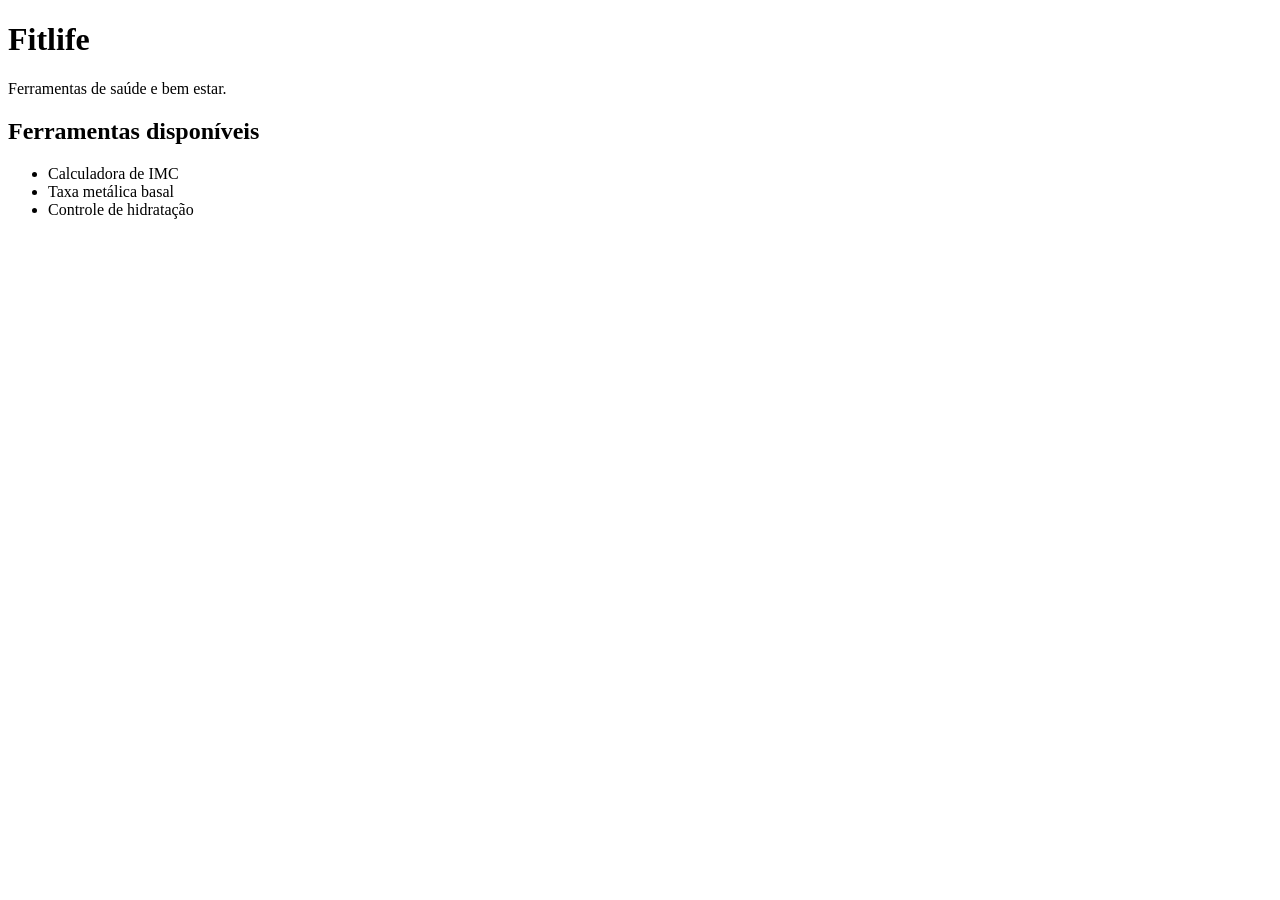
==== index.html @ c811dfc8 "primeiro commit" ====
<!DOCTYPE html>
<html lang="en">
<head>
    <meta charset="UTF-8">
    <meta name="viewport" content="width=device-width, initial-scale=1.0">
    <title>Fitlife</title>
</head>
<body>

    <h1>Fitlife</h1>
    
    <p>Ferramentas de saúde e bem estar.</p>

    <h2>Ferramentas disponíveis</h2>

    <ul>
        <li>Calculadora de IMC</li>
        <li>Taxa metálica basal</li>
        <li>Controle de hidratação</li>
    </ul>

</body>
</html>
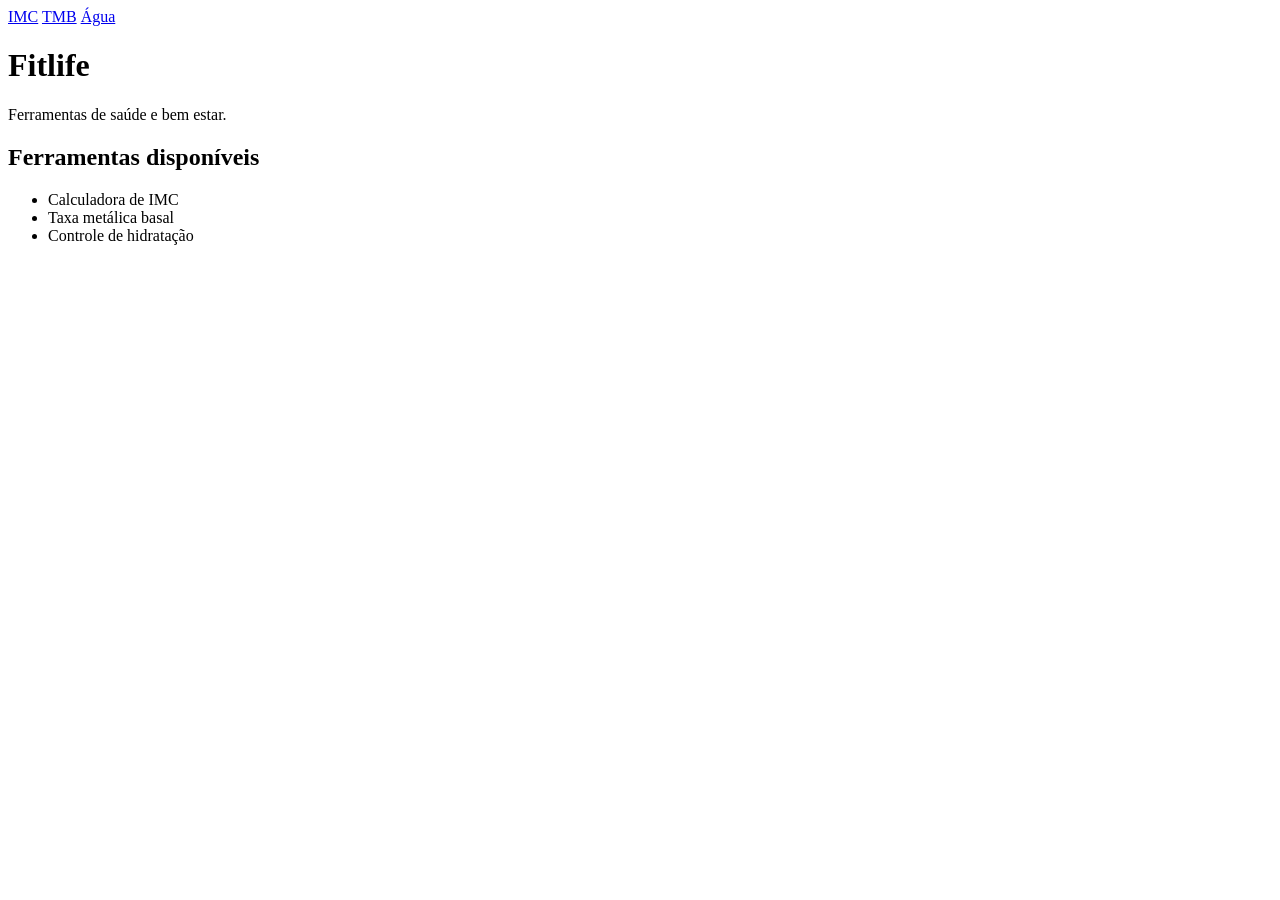
==== commit f676172d: "criado conteúdo dentro das páginas" ====
--- a/index.html
+++ b/index.html
@@ -6,6 +6,10 @@
     <title>Fitlife</title>
 </head>
 <body>
+
+    <a href="pages/imc.html">IMC</a>
+    <a href="pages/tmb.html">TMB</a>
+    <a href="pages/water.html">Água</a>
 
     <h1>Fitlife</h1>
     
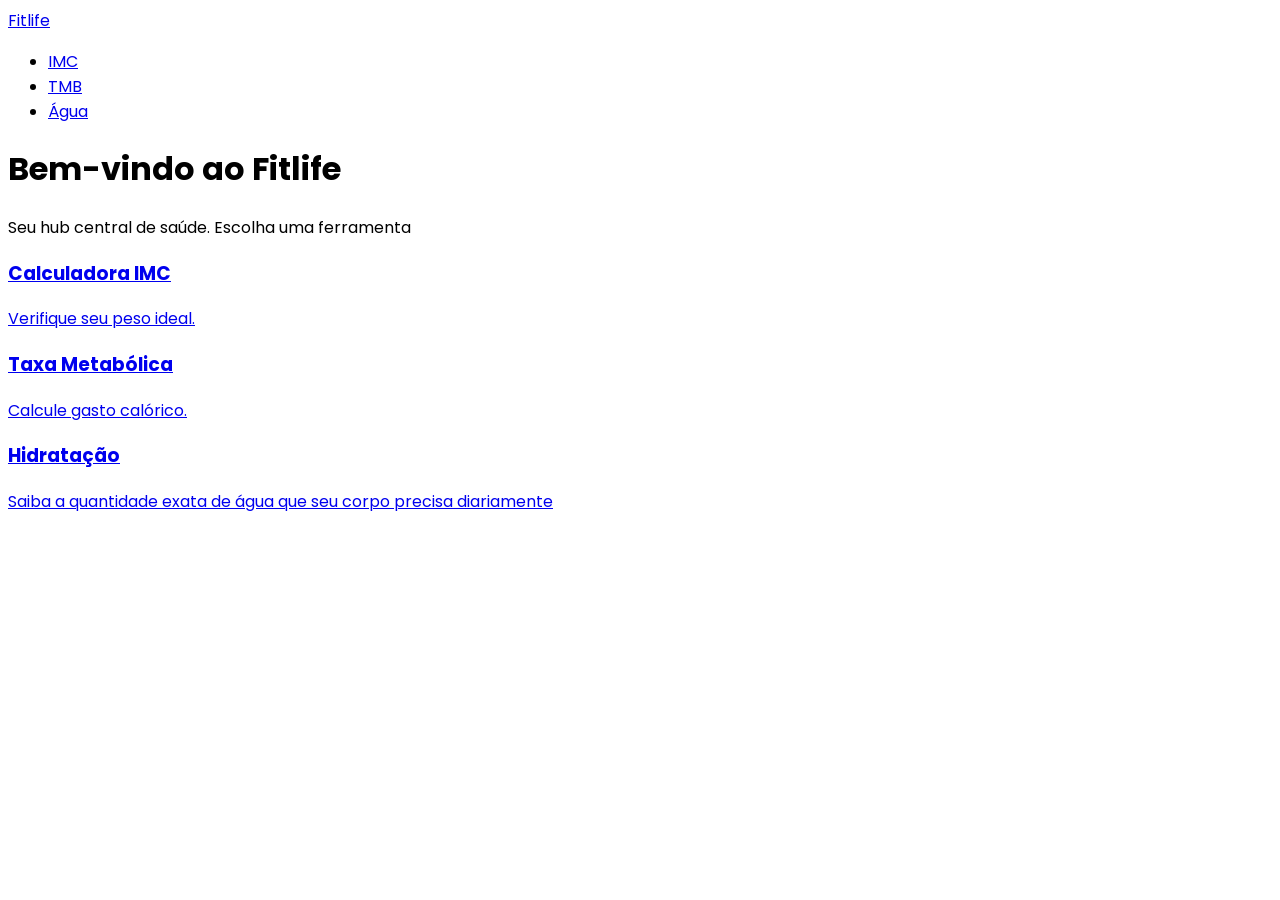
==== commit e00df450: "finalizado index.html" ====
--- a/index.html
+++ b/index.html
@@ -1,27 +1,58 @@
 <!DOCTYPE html>
 <html lang="en">
+
 <head>
     <meta charset="UTF-8">
     <meta name="viewport" content="width=device-width, initial-scale=1.0">
+    <link rel="preconnect" href="https://fonts.googleapis.com">
+    <link rel="preconnect" href="https://fonts.gstatic.com" crossorigin>
+    <link
+        href="https://fonts.googleapis.com/css2?family=Poppins:ital,wght@0,100;0,200;0,300;0,400;0,500;0,600;0,700;0,800;0,900;1,100;1,200;1,300;1,400;1,500;1,600;1,700;1,800;1,900&display=swap"
+        rel="stylesheet">
+
     <title>Fitlife</title>
 </head>
-<body>
 
-    <a href="pages/imc.html">IMC</a>
-    <a href="pages/tmb.html">TMB</a>
-    <a href="pages/water.html">Água</a>
+<body style="font-family: Poppins;">
 
-    <h1>Fitlife</h1>
-    
-    <p>Ferramentas de saúde e bem estar.</p>
+<!--Navegação-->
+    <nav>
+        <a href="index.html">Fitlife</a>
 
-    <h2>Ferramentas disponíveis</h2>
 
-    <ul>
-        <li>Calculadora de IMC</li>
-        <li>Taxa metálica basal</li>
-        <li>Controle de hidratação</li>
-    </ul>
+        <ul>
+            <li><a href="pages/imc.html">IMC</a></li>
+            <li><a href="pages/tmb.html">TMB</a></li>
+            <li><a href="pages/water.html">Água</a></li>
+        </ul>
+    </nav>
+
+<!--Cabeçalho-->
+    <header>
+        <h1>Bem-vindo ao Fitlife</h1>
+        <p>Seu hub central de saúde. Escolha uma ferramenta</p>
+    </header>
+
+<!--Conteúdo Principal-->
+    <main>
+
+        <section>
+            <a href="pages/imc.html">
+                <h3>Calculadora IMC</h3>
+                <p>Verifique seu peso ideal.</p>
+            </a>
+            <a href="pages/tmb.html">
+                <h3>Taxa Metabólica</h3>
+                <p>Calcule gasto calórico.</p>
+            </a>
+            <a href="pages/water.html">
+                <h3>Hidratação</h3>
+                <p>Saiba a quantidade exata de água que seu corpo precisa diariamente</p>
+            </a>
+        </section>
+
+    </main>
 
 </body>
+
 </html>
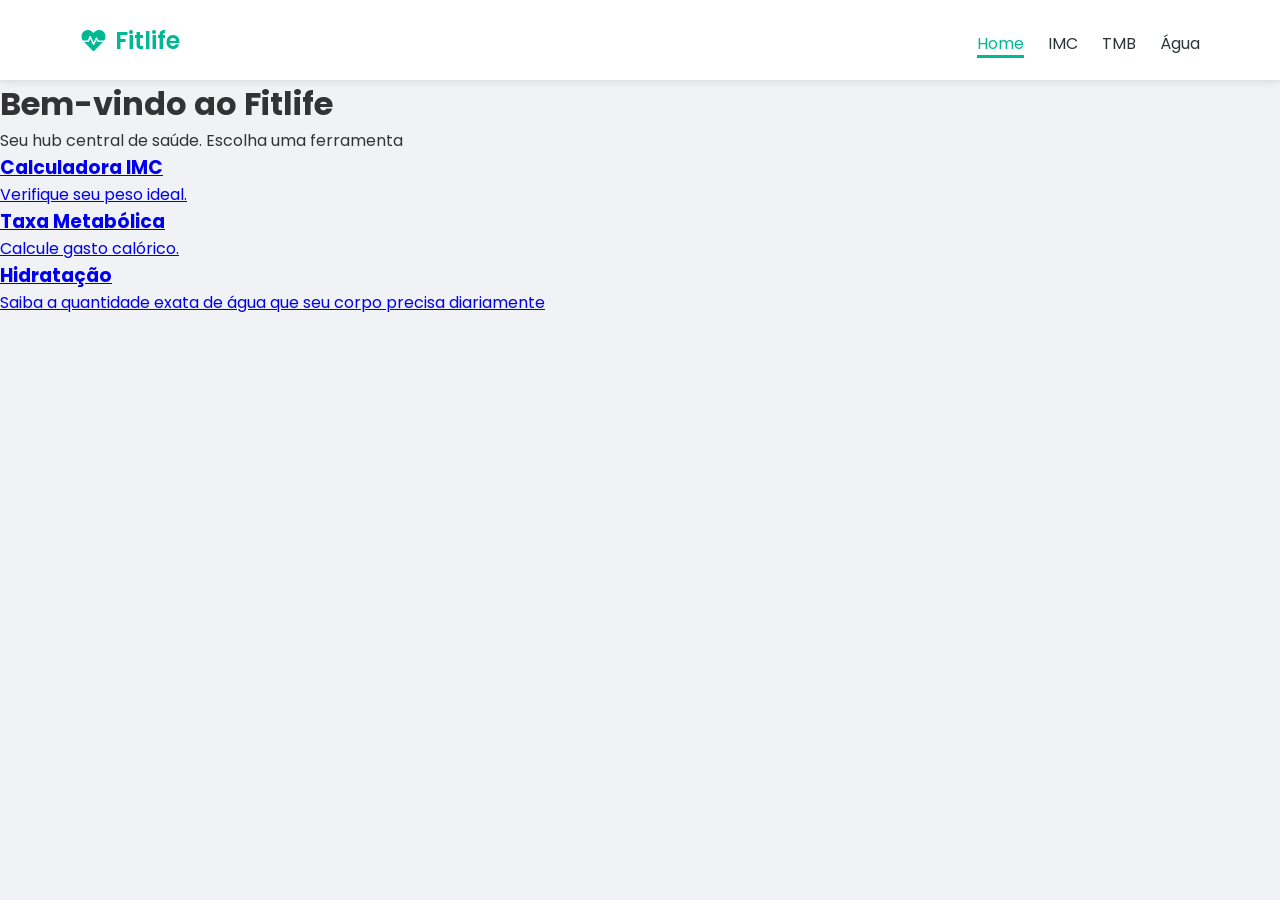
==== commit 78587775: "finalizando css" ====
--- a/index.html
+++ b/index.html
@@ -6,34 +6,35 @@
     <meta name="viewport" content="width=device-width, initial-scale=1.0">
     <link rel="preconnect" href="https://fonts.googleapis.com">
     <link rel="preconnect" href="https://fonts.gstatic.com" crossorigin>
-    <link
-        href="https://fonts.googleapis.com/css2?family=Poppins:ital,wght@0,100;0,200;0,300;0,400;0,500;0,600;0,700;0,800;0,900;1,100;1,200;1,300;1,400;1,500;1,600;1,700;1,800;1,900&display=swap"
-        rel="stylesheet">
-
+    <link rel="stylesheet" href="./css/styles.css">
+    <link rel="stylesheet" href="https://cdnjs.cloudflare.com/ajax/libs/font-awesome/6.0.0/css/all.min.css" />
+    <link href="https://fonts.googleapis.com/css2?family=Poppins:ital,wght@0,100;0,200;0,300;0,400;0,500;0,600;0,700;0,800;0,900;1,100;1,200;1,300;1,400;1,500;1,600;1,700;1,800;1,900&display=swap" rel="stylesheet">
     <title>Fitlife</title>
 </head>
 
-<body style="font-family: Poppins;">
+<body>
 
-<!--Navegação-->
+    <!--Navegação-->
     <nav>
-        <a href="index.html">Fitlife</a>
+        <a class="logo" href="index.html">
+            <i class="fas fa-heartbeat"></i>Fitlife
+        </a>
 
-
-        <ul>
-            <li><a href="pages/imc.html">IMC</a></li>
-            <li><a href="pages/tmb.html">TMB</a></li>
-            <li><a href="pages/water.html">Água</a></li>
+        <ul class="nav-links">
+            <li><a class="nav-link" id="nav-active" href="index.html">Home</a></li>
+            <li><a class="nav-link" href="pages/imc.html">IMC</a></li>
+            <li><a class="nav-link" href="pages/tmb.html">TMB</a></li>
+            <li><a class="nav-link" href="pages/water.html">Água</a></li>
         </ul>
     </nav>
 
-<!--Cabeçalho-->
+    <!--Cabeçalho-->
     <header>
         <h1>Bem-vindo ao Fitlife</h1>
         <p>Seu hub central de saúde. Escolha uma ferramenta</p>
     </header>
 
-<!--Conteúdo Principal-->
+    <!--Conteúdo Principal-->
     <main>
 
         <section>
--- a/css/styles.css
+++ b/css/styles.css
@@ -0,0 +1,52 @@
+* {
+    margin: 0;
+    padding: 0;
+    box-sizzing: border-box;
+}
+
+body {
+    font-family: "Poppins", sans-serif;
+    background-color: #f0f2f5;
+    color: #333
+}
+
+nav {
+    /* flexbox */
+    display: flex;
+    justify-content: space-between;
+    align-items: center;
+
+    height: 80px;
+    background-color: #fff;
+    font-size: 24px;
+    padding: 0 80px;
+    box-shadow: 0 2px 8px rgba(0, 0, 0, 0.1);
+}
+
+.logo{
+    /* flexbox */
+    display: flex;
+    align-items: center;
+    gap: 8px;
+    font-size: 24px;
+    color: #00b894;
+    text-decoration: none;
+    font-weight: 600;
+}
+
+.nav-links {
+    display: flex;
+    list-style: none;
+    gap: 24px;
+}
+
+.nav-link {
+    text-decoration: none;
+    color: #2d3436;
+    font-size: 16px;
+}
+
+#nav-active {
+    border-bottom: 3px #00b894 solid;
+    color: #00b894;
+}
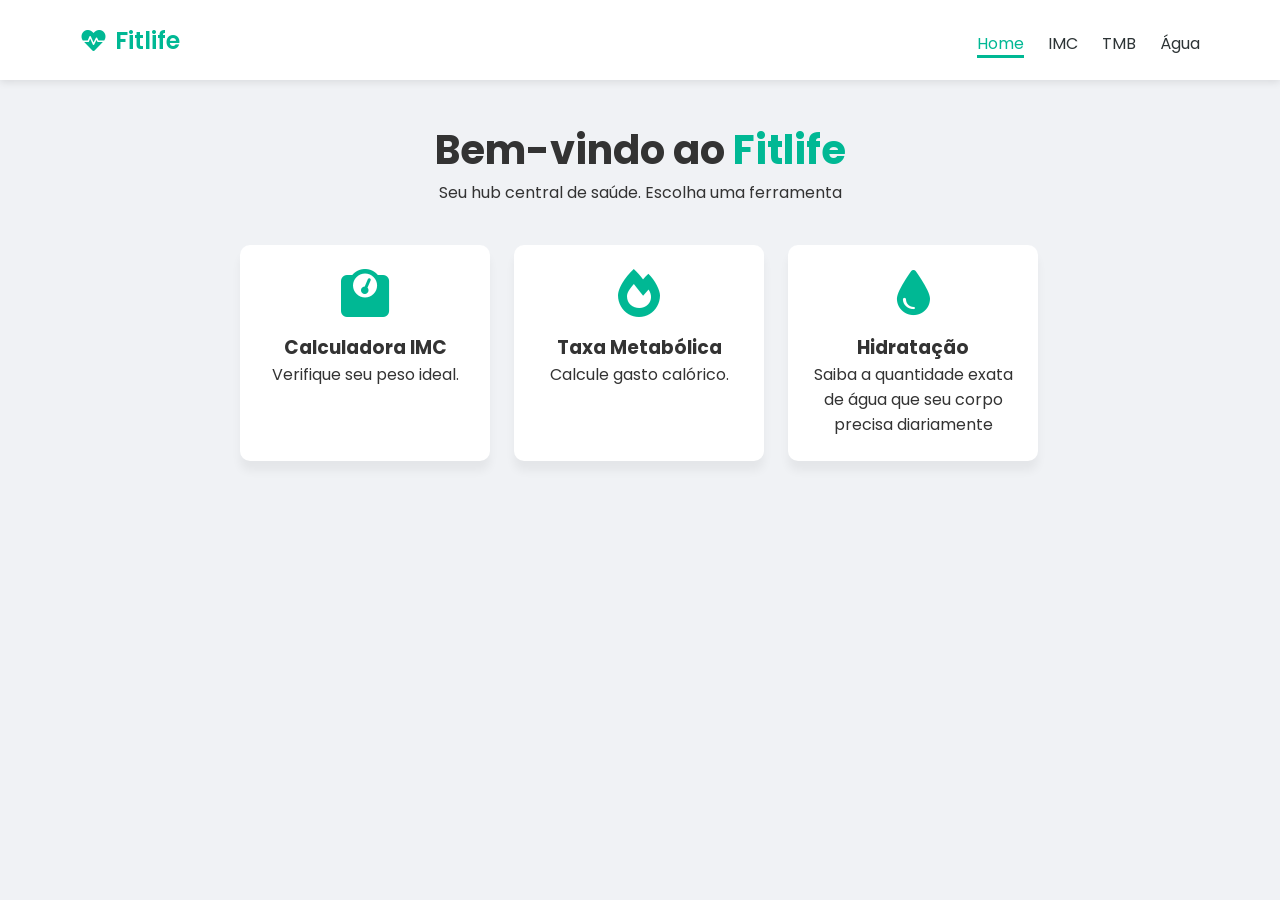
==== commit ee83fe5d: "adicionado estilizacao na pagina home" ====
--- a/index.html
+++ b/index.html
@@ -29,24 +29,27 @@
     </nav>
 
     <!--Cabeçalho-->
-    <header>
-        <h1>Bem-vindo ao Fitlife</h1>
+    <header class="header-container">
+        <h1>Bem-vindo ao <span>Fitlife</span></h1>
         <p>Seu hub central de saúde. Escolha uma ferramenta</p>
     </header>
-
+    
     <!--Conteúdo Principal-->
     <main>
 
-        <section>
-            <a href="pages/imc.html">
+        <section class="cards-section">
+            <a class="feature-card" href="pages/imc.html">
+                <i class="fas fa-weight"></i>
                 <h3>Calculadora IMC</h3>
                 <p>Verifique seu peso ideal.</p>
             </a>
-            <a href="pages/tmb.html">
+            <a class="feature-card" href="pages/tmb.html">
+                <i class="fas fa-fire"></i>
                 <h3>Taxa Metabólica</h3>
                 <p>Calcule gasto calórico.</p>
             </a>
-            <a href="pages/water.html">
+            <a class="feature-card" href="pages/water.html">
+                <i class="fas fa-tint"></i>
                 <h3>Hidratação</h3>
                 <p>Saiba a quantidade exata de água que seu corpo precisa diariamente</p>
             </a>
--- a/css/styles.css
+++ b/css/styles.css
@@ -1,7 +1,7 @@
 * {
     margin: 0;
     padding: 0;
-    box-sizzing: border-box;
+    box-sizing: border-box;
 }
 
 body {
@@ -23,7 +23,7 @@
     box-shadow: 0 2px 8px rgba(0, 0, 0, 0.1);
 }
 
-.logo{
+.logo {
     /* flexbox */
     display: flex;
     align-items: center;
@@ -46,7 +46,56 @@
     font-size: 16px;
 }
 
+.nav-link:hover {
+    color: #00b894;
+}
+
 #nav-active {
     border-bottom: 3px #00b894 solid;
     color: #00b894;
+}
+
+.header-container {
+    text-align: center;
+    padding: 40px 0;
+}
+
+.header-container h1 {
+    font-size: 40px;
+}
+
+.header-container span {
+    color: #00b894;
+}
+
+main {
+    width: 800px;
+    margin: 0 auto;
+}
+
+.cards-section {
+    display: flex;
+    gap: 24px;
+    text-align: center;
+}
+
+.feature-card {
+    background-color: #fff;
+    color: #333;
+    padding: 24px;
+    border-radius: 10px;
+    text-align: center;
+    text-decoration: none;
+    box-shadow: 0 10px 10px rgba(0, 0, 0, 0.05);
+    width: 250px;
+}
+
+.feature-card:hover {
+    border: 2px solid #00b894;
+}
+
+.feature-card i {
+    font-size: 48px;
+    color: #00b894;
+    margin-bottom: 16px;
 }
